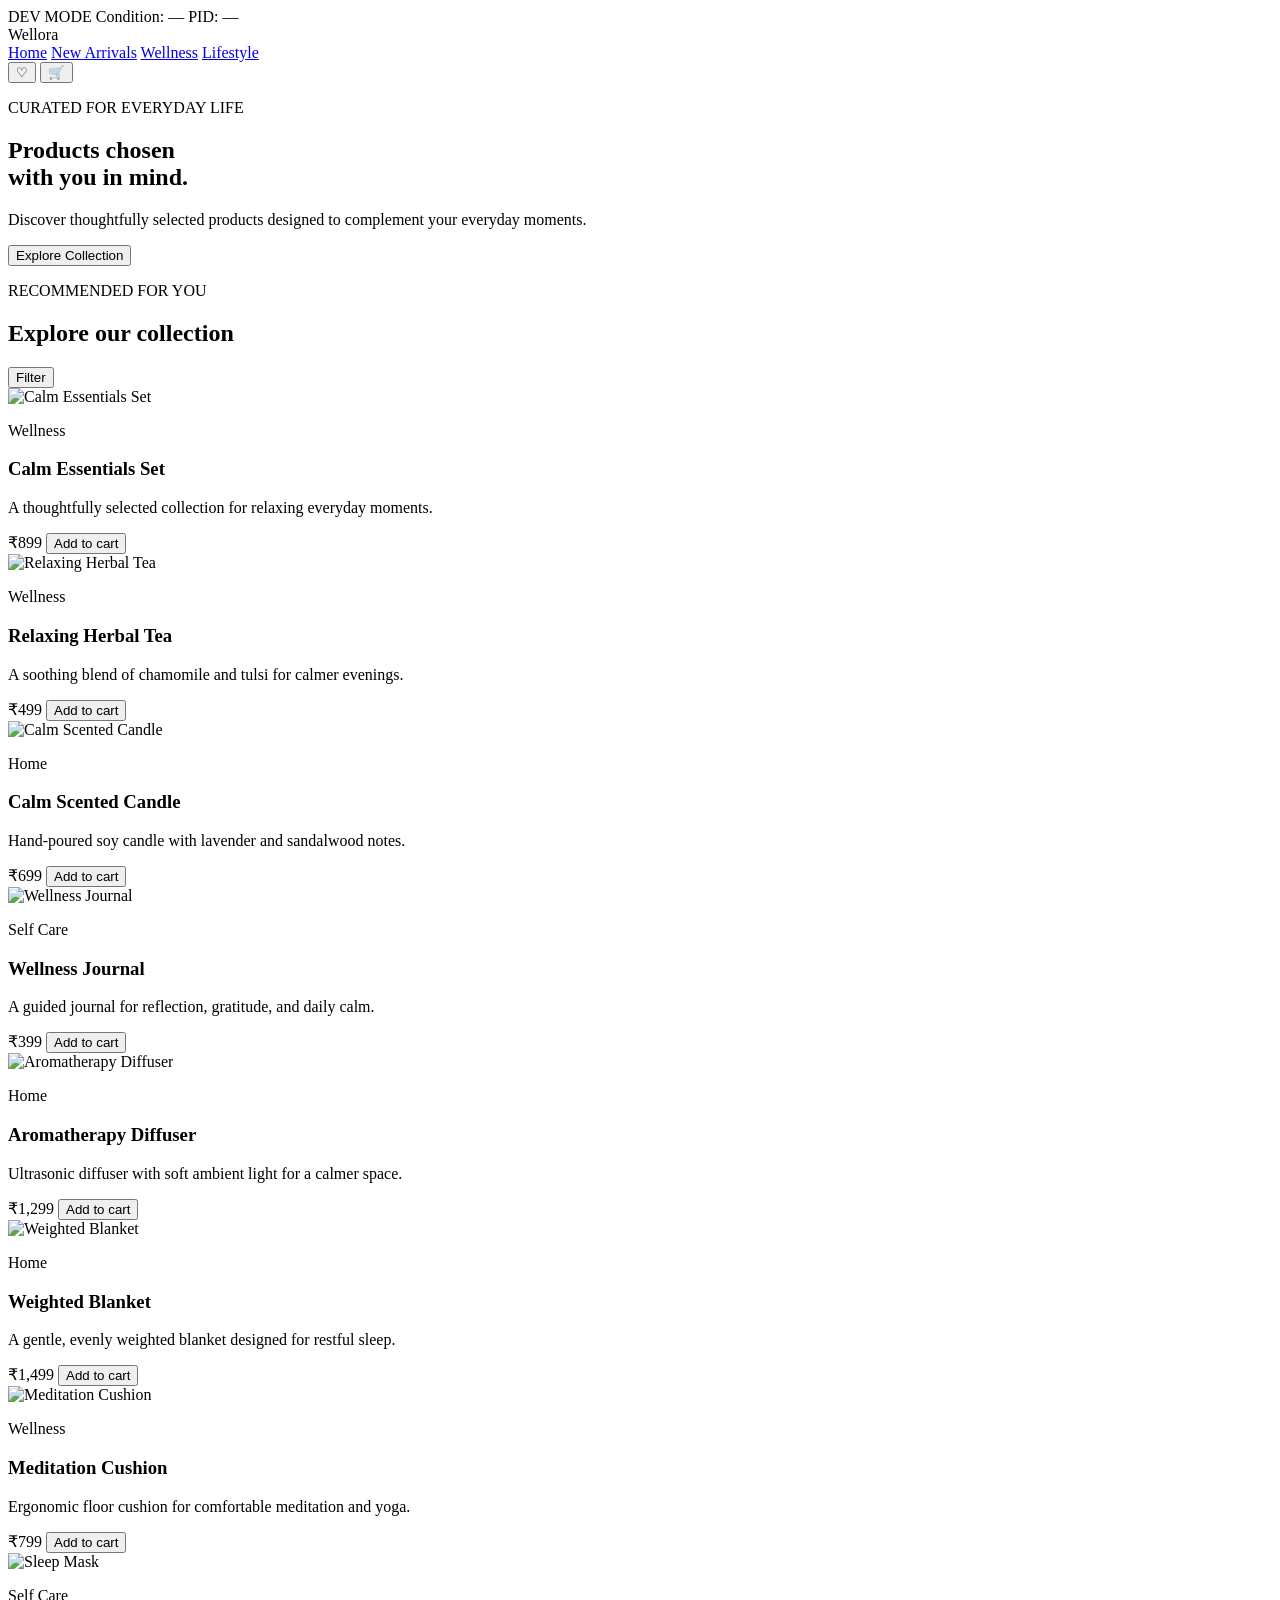
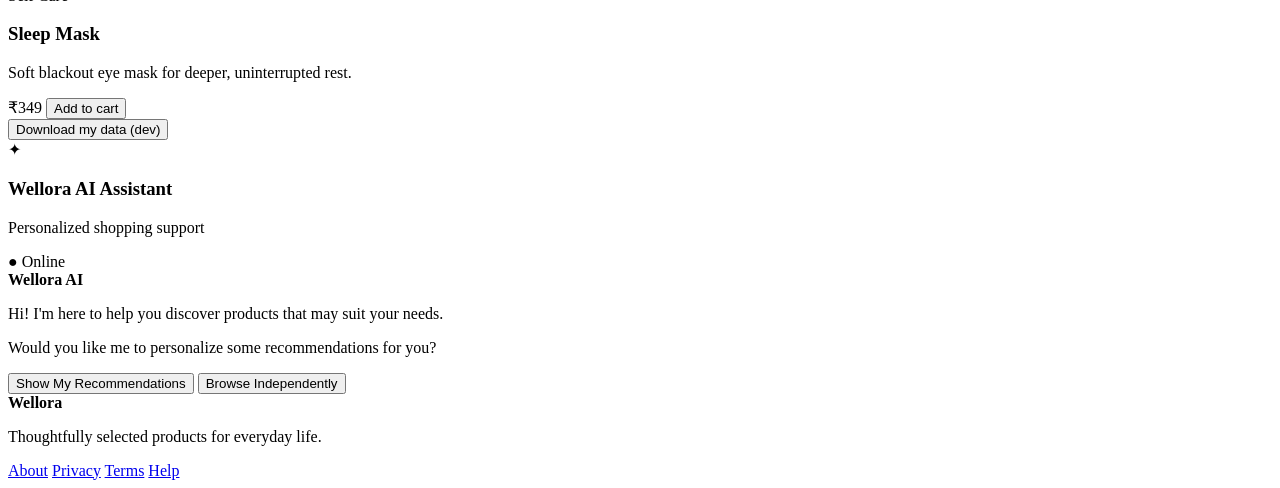
==== index.html @ 4b0e1be7 "Rename Wellora Study/index.html to index.html" ====
<!DOCTYPE html>
<html lang="en">
<head>
    <meta charset="UTF-8">
    <meta name="viewport" content="width=device-width, initial-scale=1.0">
    <title>Wellora | Everyday Lifestyle</title>

    <link rel="stylesheet" href="style.css">
</head>
<body>

<!-- ============================================================
     DEV BANNER (remove before real data collection)
     ============================================================ -->

<div id="devBanner" class="dev-banner">
    <span>DEV MODE</span>
    <span id="devCondition">Condition: —</span>
    <span id="devPID">PID: —</span>
</div>


<!-- ============================================================
     HEADER
     ============================================================ -->

<header class="site-header">

    <div class="logo">
        Wellora
    </div>

    <nav class="navigation">
        <a href="#">Home</a>
        <a href="#">New Arrivals</a>
        <a href="#">Wellness</a>
        <a href="#">Lifestyle</a>
    </nav>

    <div class="header-actions">
        <button type="button" aria-label="Wishlist">♡</button>
        <button type="button" aria-label="Cart">🛒</button>
    </div>

</header>


<!-- ============================================================
     MAIN
     ============================================================ -->

<main>

    <!-- --------------------------------------------------------
         HERO
         -------------------------------------------------------- -->

    <section class="hero">
        <div class="hero-content">
            <p class="eyebrow">CURATED FOR EVERYDAY LIFE</p>
            <h1>
                Products chosen<br>
                with you in mind.
            </h1>
            <p>
                Discover thoughtfully selected products
                designed to complement your everyday moments.
            </p>
            <button class="primary-button" type="button">
                Explore Collection
            </button>
        </div>
    </section>


    <!-- --------------------------------------------------------
         PRODUCTS
         -------------------------------------------------------- -->

    <section class="products-section">

        <div class="section-heading">
            <div>
                <p class="eyebrow">RECOMMENDED FOR YOU</p>
                <h2>Explore our collection</h2>
            </div>
            <button class="filter-button" type="button">
                Filter
            </button>
        </div>


        <div class="product-grid">

            <!-- PRODUCT 1 -->
            <article class="product-card">
                <div class="product-image">
                    <img src="images/product1.jpg" alt="Calm Essentials Set">
                </div>
                <div class="product-info">
                    <p class="product-category">Wellness</p>
                    <h3>Calm Essentials Set</h3>
                    <p class="product-description">
                        A thoughtfully selected collection for relaxing everyday moments.
                    </p>
                    <div class="product-bottom">
                        <span class="price">₹899</span>
                        <button type="button">Add to cart</button>
                    </div>
                </div>
            </article>

            <!-- PRODUCT 2 -->
            <article class="product-card">
                <div class="product-image">
                    <img src="images/product2.jpg" alt="Relaxing Herbal Tea">
                </div>
                <div class="product-info">
                    <p class="product-category">Wellness</p>
                    <h3>Relaxing Herbal Tea</h3>
                    <p class="product-description">
                        A soothing blend of chamomile and tulsi for calmer evenings.
                    </p>
                    <div class="product-bottom">
                        <span class="price">₹499</span>
                        <button type="button">Add to cart</button>
                    </div>
                </div>
            </article>

            <!-- PRODUCT 3 -->
            <article class="product-card">
                <div class="product-image">
                    <img src="images/product3.jpg" alt="Calm Scented Candle">
                </div>
                <div class="product-info">
                    <p class="product-category">Home</p>
                    <h3>Calm Scented Candle</h3>
                    <p class="product-description">
                        Hand-poured soy candle with lavender and sandalwood notes.
                    </p>
                    <div class="product-bottom">
                        <span class="price">₹699</span>
                        <button type="button">Add to cart</button>
                    </div>
                </div>
            </article>

            <!-- PRODUCT 4 -->
            <article class="product-card">
                <div class="product-image">
                    <img src="images/product4.jpg" alt="Wellness Journal">
                </div>
                <div class="product-info">
                    <p class="product-category">Self Care</p>
                    <h3>Wellness Journal</h3>
                    <p class="product-description">
                        A guided journal for reflection, gratitude, and daily calm.
                    </p>
                    <div class="product-bottom">
                        <span class="price">₹399</span>
                        <button type="button">Add to cart</button>
                    </div>
                </div>
            </article>

            <!-- PRODUCT 5 -->
            <article class="product-card">
                <div class="product-image">
                    <img src="images/product5.jpg" alt="Aromatherapy Diffuser">
                </div>
                <div class="product-info">
                    <p class="product-category">Home</p>
                    <h3>Aromatherapy Diffuser</h3>
                    <p class="product-description">
                        Ultrasonic diffuser with soft ambient light for a calmer space.
                    </p>
                    <div class="product-bottom">
                        <span class="price">₹1,299</span>
                        <button type="button">Add to cart</button>
                    </div>
                </div>
            </article>

            <!-- PRODUCT 6 -->
            <article class="product-card">
                <div class="product-image">
                    <img src="images/product6.jpg" alt="Weighted Blanket">
                </div>
                <div class="product-info">
                    <p class="product-category">Home</p>
                    <h3>Weighted Blanket</h3>
                    <p class="product-description">
                        A gentle, evenly weighted blanket designed for restful sleep.
                    </p>
                    <div class="product-bottom">
                        <span class="price">₹1,499</span>
                        <button type="button">Add to cart</button>
                    </div>
                </div>
            </article>

            <!-- PRODUCT 7 -->
            <article class="product-card">
                <div class="product-image">
                    <img src="images/product7.jpg" alt="Meditation Cushion">
                </div>
                <div class="product-info">
                    <p class="product-category">Wellness</p>
                    <h3>Meditation Cushion</h3>
                    <p class="product-description">
                        Ergonomic floor cushion for comfortable meditation and yoga.
                    </p>
                    <div class="product-bottom">
                        <span class="price">₹799</span>
                        <button type="button">Add to cart</button>
                    </div>
                </div>
            </article>

            <!-- PRODUCT 8 -->
            <article class="product-card">
                <div class="product-image">
                    <img src="images/product8.jpg" alt="Sleep Mask">
                </div>
                <div class="product-info">
                    <p class="product-category">Self Care</p>
                    <h3>Sleep Mask</h3>
                    <p class="product-description">
                        Soft blackout eye mask for deeper, uninterrupted rest.
                    </p>
                    <div class="product-bottom">
                        <span class="price">₹349</span>
                        <button type="button">Add to cart</button>
                    </div>
                </div>
            </article>

        </div>

    </section>


    <!-- --------------------------------------------------------
         QUESTIONNAIRE CONTAINER
         (populated by script.js after the AI interaction)
         -------------------------------------------------------- -->

    <section id="questionnaireContainer"></section>


    <!-- --------------------------------------------------------
         IAT CONTAINER (Study 4 only)
         (populated by iat.js after questionnaire submission)
         -------------------------------------------------------- -->

    <section id="iatContainer"></section>


    <!-- --------------------------------------------------------
         DATA EXPORT (dev only)
         -------------------------------------------------------- -->

    <section class="dev-tools">
        <button type="button" id="downloadDataBtn" class="filter-button">
            Download my data (dev)
        </button>
    </section>

</main>


<!-- ============================================================
     AI SHOPPING ASSISTANT (fixed floating widget)
     ============================================================ -->

<section class="ai-assistant" id="ai-assistant">

    <div class="ai-header">
        <div class="ai-avatar">✦</div>
        <div class="ai-header-text">
            <h3>Wellora AI Assistant</h3>
            <p>Personalized shopping support</p>
        </div>
        <div class="ai-status">● Online</div>
    </div>


    <!-- AI MESSAGE AREA -->
    <div class="ai-message-area" id="aiMessageArea">
        <div class="ai-message">
            <strong>Wellora AI</strong>
            <p>
                Hi! I'm here to help you discover
                products that may suit your needs.
            </p>
            <p>
                Would you like me to personalize
                some recommendations for you?
            </p>
        </div>
    </div>


    <!-- AI ACTIONS -->
    <div class="ai-actions">
        <button
            class="ai-button primary"
            id="recommendButton"
            type="button"
        >
            Show My Recommendations
        </button>

        <button
            class="ai-button secondary"
            id="browseIndependent"
            type="button"
        >
            Browse Independently
        </button>
    </div>


    <!-- CHOICE FEEDBACK -->
    <div
        class="choice-feedback"
        id="choiceFeedback"
        aria-live="polite"
    ></div>

</section>


<!-- ============================================================
     FOOTER
     ============================================================ -->

<footer class="site-footer">

    <div>
        <strong>Wellora</strong>
        <p>Thoughtfully selected products for everyday life.</p>
    </div>

    <div class="footer-links">
        <a href="#">About</a>
        <a href="#">Privacy</a>
        <a href="#">Terms</a>
        <a href="#">Help</a>
    </div>

</footer>


<!-- ============================================================
     SCRIPTS
     ============================================================ -->

<script src="script.js"></script>
<script src="iat.js"></script>

<script>
    /* ----------------------------------------------------------
       DEV BANNER — shows condition and PID (remove for prod)
       ---------------------------------------------------------- */

    document.addEventListener("DOMContentLoaded", function () {
        if (!window.experimentData) return;

        const data = window.experimentData;

        const banner = document.getElementById("devBanner");
        const condEl = document.getElementById("devCondition");
        const pidEl  = document.getElementById("devPID");

        if (!banner) return;

        banner.classList.add("visible");
        condEl.textContent =
            `Study ${data.study} | ${data.condition.emotionalPersonalization} personalization / ${data.condition.consumerControl} control`;
        pidEl.textContent = `PID: ${data.participantID}`;
    });

    /* ----------------------------------------------------------
       DATA DOWNLOAD BUTTON
       ---------------------------------------------------------- */

    document.addEventListener("DOMContentLoaded", function () {
        const btn = document.getElementById("downloadDataBtn");
        if (!btn) return;
        btn.addEventListener("click", function () {
            if (typeof window.downloadData === "function") {
                window.downloadData();
            } else {
                console.warn("downloadData() not available.");
            }
        });
    });
</script>

</body>
</html>
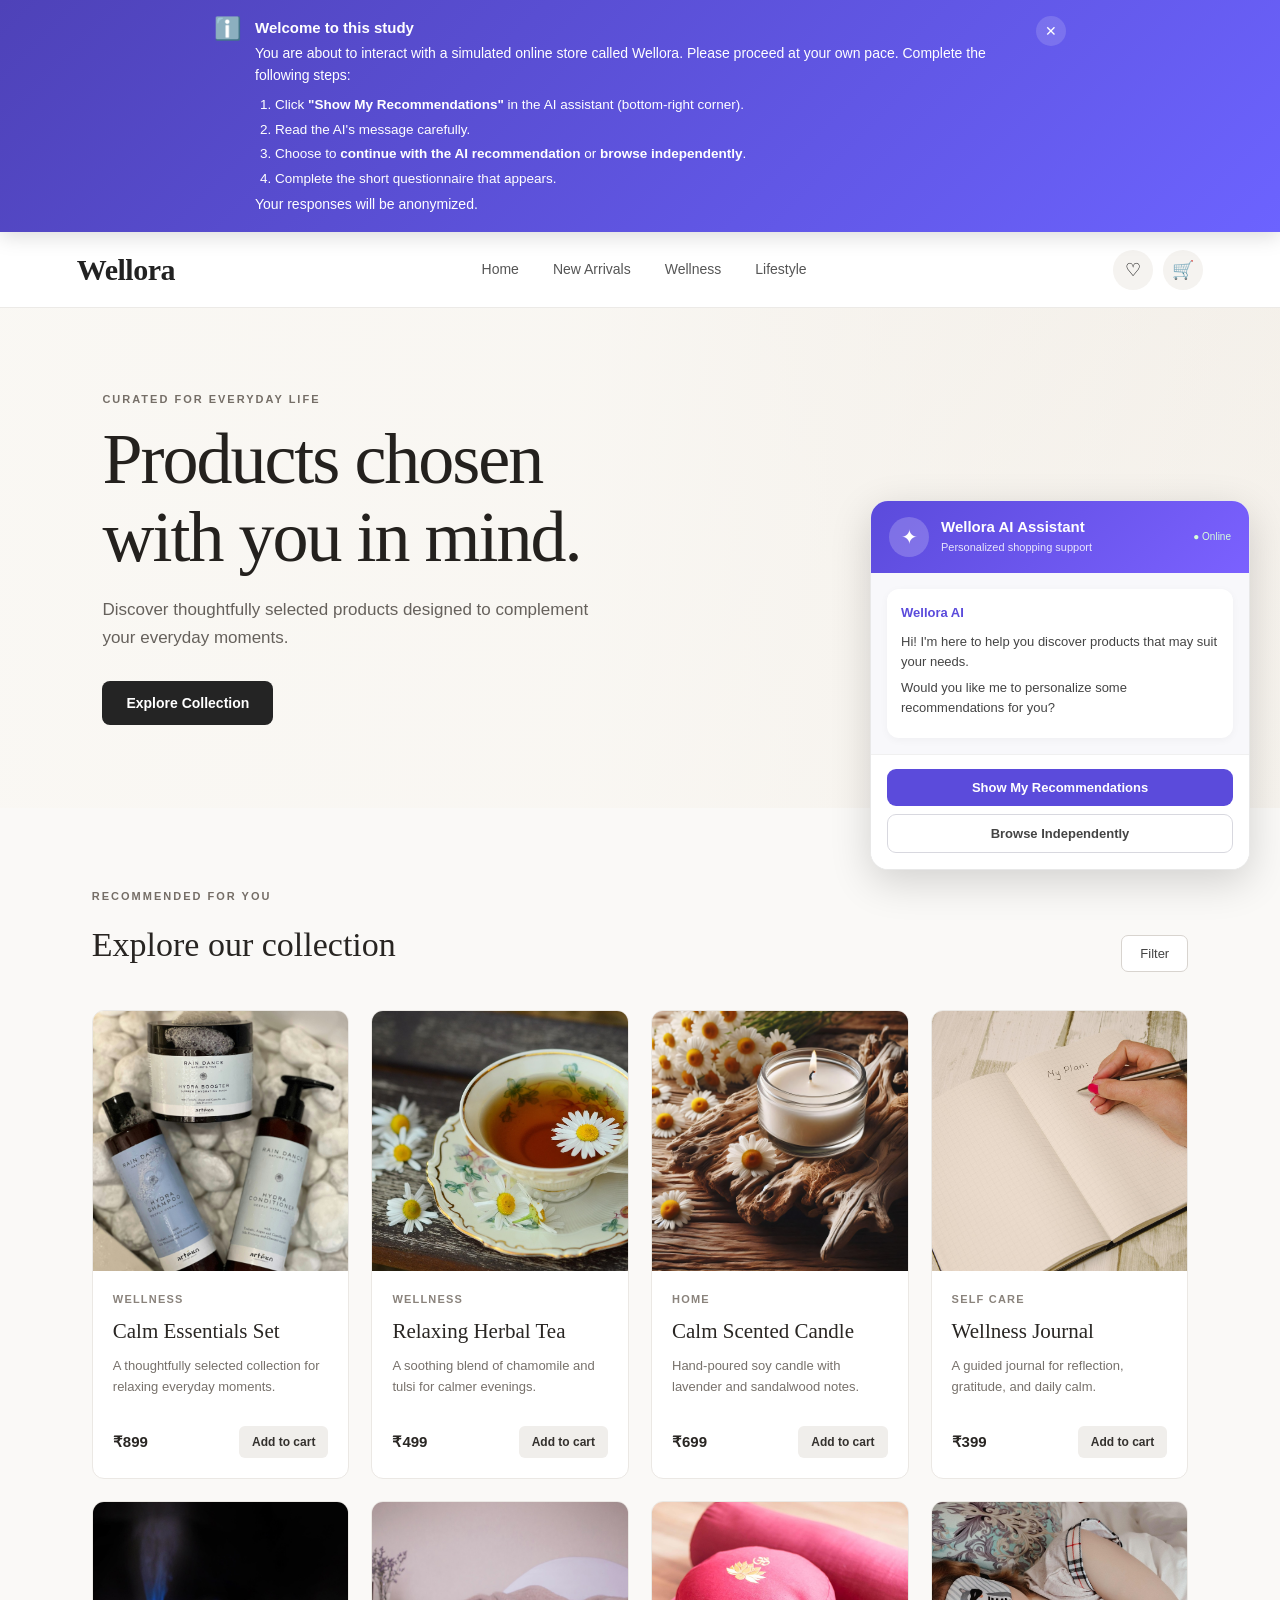
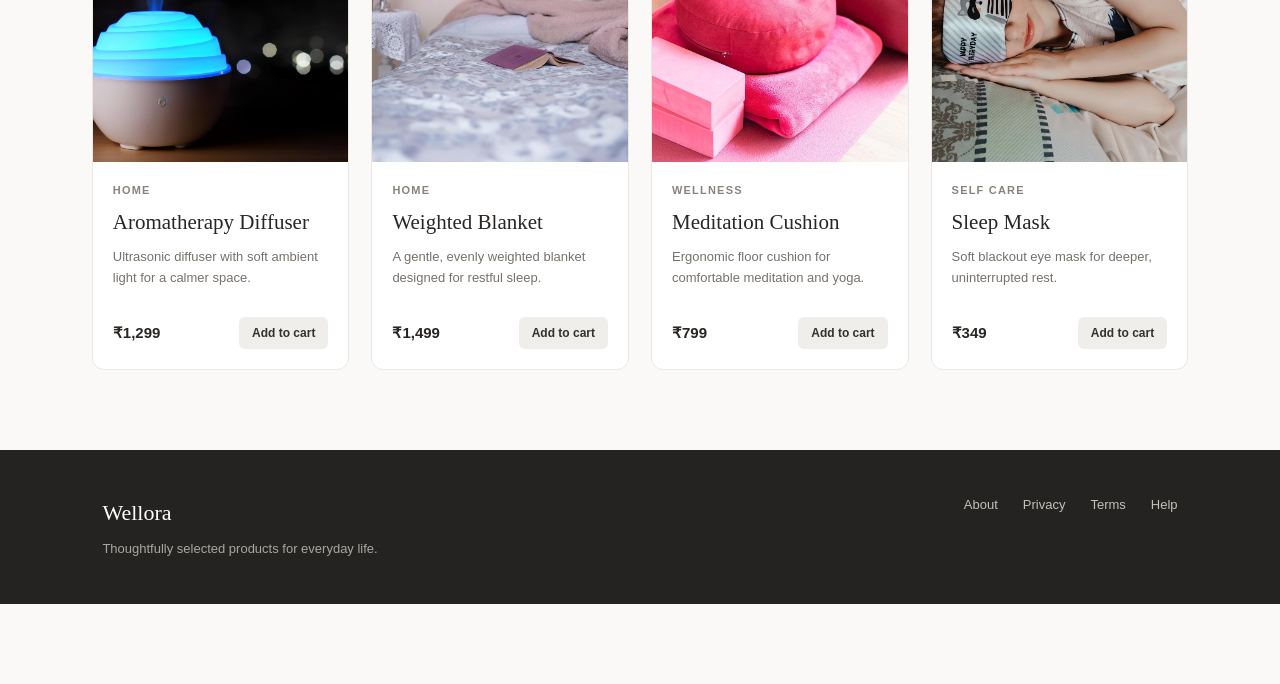
==== commit c84e0263: "Update index.html" ====
--- a/index.html
+++ b/index.html
@@ -10,13 +10,25 @@
 <body>
 
 <!-- ============================================================
-     DEV BANNER (remove before real data collection)
-     ============================================================ -->
-
-<div id="devBanner" class="dev-banner">
-    <span>DEV MODE</span>
-    <span id="devCondition">Condition: —</span>
-    <span id="devPID">PID: —</span>
+     STUDY INSTRUCTION BANNER
+     Populated by script.js based on study number
+     ============================================================ -->
+
+<div id="instructionBanner" class="instruction-banner">
+    <div class="instruction-content">
+        <div class="instruction-icon">ℹ️</div>
+        <div class="instruction-text" id="instructionText">
+            Loading study instructions…
+        </div>
+        <button
+            type="button"
+            id="instructionDismiss"
+            class="instruction-dismiss"
+            aria-label="Dismiss instruction"
+        >
+            ✕
+        </button>
+    </div>
 </div>
 
 
@@ -51,10 +63,7 @@
 
 <main>
 
-    <!-- --------------------------------------------------------
-         HERO
-         -------------------------------------------------------- -->
-
+    <!-- HERO -->
     <section class="hero">
         <div class="hero-content">
             <p class="eyebrow">CURATED FOR EVERYDAY LIFE</p>
@@ -73,10 +82,7 @@
     </section>
 
 
-    <!-- --------------------------------------------------------
-         PRODUCTS
-         -------------------------------------------------------- -->
-
+    <!-- PRODUCTS -->
     <section class="products-section">
 
         <div class="section-heading">
@@ -89,10 +95,8 @@
             </button>
         </div>
 
-
         <div class="product-grid">
 
-            <!-- PRODUCT 1 -->
             <article class="product-card">
                 <div class="product-image">
                     <img src="images/product1.jpg" alt="Calm Essentials Set">
@@ -110,7 +114,6 @@
                 </div>
             </article>
 
-            <!-- PRODUCT 2 -->
             <article class="product-card">
                 <div class="product-image">
                     <img src="images/product2.jpg" alt="Relaxing Herbal Tea">
@@ -128,7 +131,6 @@
                 </div>
             </article>
 
-            <!-- PRODUCT 3 -->
             <article class="product-card">
                 <div class="product-image">
                     <img src="images/product3.jpg" alt="Calm Scented Candle">
@@ -146,7 +148,6 @@
                 </div>
             </article>
 
-            <!-- PRODUCT 4 -->
             <article class="product-card">
                 <div class="product-image">
                     <img src="images/product4.jpg" alt="Wellness Journal">
@@ -164,7 +165,6 @@
                 </div>
             </article>
 
-            <!-- PRODUCT 5 -->
             <article class="product-card">
                 <div class="product-image">
                     <img src="images/product5.jpg" alt="Aromatherapy Diffuser">
@@ -182,7 +182,6 @@
                 </div>
             </article>
 
-            <!-- PRODUCT 6 -->
             <article class="product-card">
                 <div class="product-image">
                     <img src="images/product6.jpg" alt="Weighted Blanket">
@@ -200,7 +199,6 @@
                 </div>
             </article>
 
-            <!-- PRODUCT 7 -->
             <article class="product-card">
                 <div class="product-image">
                     <img src="images/product7.jpg" alt="Meditation Cushion">
@@ -218,7 +216,6 @@
                 </div>
             </article>
 
-            <!-- PRODUCT 8 -->
             <article class="product-card">
                 <div class="product-image">
                     <img src="images/product8.jpg" alt="Sleep Mask">
@@ -241,37 +238,18 @@
     </section>
 
 
-    <!-- --------------------------------------------------------
-         QUESTIONNAIRE CONTAINER
-         (populated by script.js after the AI interaction)
-         -------------------------------------------------------- -->
-
+    <!-- QUESTIONNAIRE CONTAINER -->
     <section id="questionnaireContainer"></section>
 
 
-    <!-- --------------------------------------------------------
-         IAT CONTAINER (Study 4 only)
-         (populated by iat.js after questionnaire submission)
-         -------------------------------------------------------- -->
-
+    <!-- IAT CONTAINER (Study 4) -->
     <section id="iatContainer"></section>
 
-
-    <!-- --------------------------------------------------------
-         DATA EXPORT (dev only)
-         -------------------------------------------------------- -->
-
-    <section class="dev-tools">
-        <button type="button" id="downloadDataBtn" class="filter-button">
-            Download my data (dev)
-        </button>
-    </section>
-
 </main>
 
 
 <!-- ============================================================
-     AI SHOPPING ASSISTANT (fixed floating widget)
+     AI SHOPPING ASSISTANT
      ============================================================ -->
 
 <section class="ai-assistant" id="ai-assistant">
@@ -285,8 +263,6 @@
         <div class="ai-status">● Online</div>
     </div>
 
-
-    <!-- AI MESSAGE AREA -->
     <div class="ai-message-area" id="aiMessageArea">
         <div class="ai-message">
             <strong>Wellora AI</strong>
@@ -301,8 +277,6 @@
         </div>
     </div>
 
-
-    <!-- AI ACTIONS -->
     <div class="ai-actions">
         <button
             class="ai-button primary"
@@ -321,8 +295,6 @@
         </button>
     </div>
 
-
-    <!-- CHOICE FEEDBACK -->
     <div
         class="choice-feedback"
         id="choiceFeedback"
@@ -337,7 +309,6 @@
      ============================================================ -->
 
 <footer class="site-footer">
-
     <div>
         <strong>Wellora</strong>
         <p>Thoughtfully selected products for everyday life.</p>
@@ -349,7 +320,6 @@
         <a href="#">Terms</a>
         <a href="#">Help</a>
     </div>
-
 </footer>
 
 
@@ -358,46 +328,8 @@
      ============================================================ -->
 
 <script src="script.js"></script>
+<script src="mouse-tracking.js"></script>
 <script src="iat.js"></script>
-
-<script>
-    /* ----------------------------------------------------------
-       DEV BANNER — shows condition and PID (remove for prod)
-       ---------------------------------------------------------- */
-
-    document.addEventListener("DOMContentLoaded", function () {
-        if (!window.experimentData) return;
-
-        const data = window.experimentData;
-
-        const banner = document.getElementById("devBanner");
-        const condEl = document.getElementById("devCondition");
-        const pidEl  = document.getElementById("devPID");
-
-        if (!banner) return;
-
-        banner.classList.add("visible");
-        condEl.textContent =
-            `Study ${data.study} | ${data.condition.emotionalPersonalization} personalization / ${data.condition.consumerControl} control`;
-        pidEl.textContent = `PID: ${data.participantID}`;
-    });
-
-    /* ----------------------------------------------------------
-       DATA DOWNLOAD BUTTON
-       ---------------------------------------------------------- */
-
-    document.addEventListener("DOMContentLoaded", function () {
-        const btn = document.getElementById("downloadDataBtn");
-        if (!btn) return;
-        btn.addEventListener("click", function () {
-            if (typeof window.downloadData === "function") {
-                window.downloadData();
-            } else {
-                console.warn("downloadData() not available.");
-            }
-        });
-    });
-</script>
 
 </body>
 </html>
--- a/style.css
+++ b/style.css
@@ -0,0 +1,1281 @@
+/* ============================================================
+   WELLORA EXPERIMENTAL PLATFORM
+   Main Stylesheet — Study 2 / 3 / 4
+   ============================================================ */
+
+
+/* ============================================================
+   1. GLOBAL RESET & BASE
+   ============================================================ */
+
+* {
+    box-sizing: border-box;
+    margin: 0;
+    padding: 0;
+}
+
+html {
+    scroll-behavior: smooth;
+}
+
+body {
+    font-family:
+        -apple-system,
+        BlinkMacSystemFont,
+        "Segoe UI",
+        Roboto,
+        Helvetica,
+        Arial,
+        sans-serif;
+
+    background: #faf9f7;
+    color: #242424;
+    line-height: 1.6;
+    padding-bottom: 80px; /* room for fixed AI widget */
+}
+
+button {
+    font-family: inherit;
+    cursor: pointer;
+}
+
+a {
+    color: inherit;
+    text-decoration: none;
+}
+
+img {
+    max-width: 100%;
+    display: block;
+}
+
+
+/* ============================================================
+   2. DEV BANNER (remove for production)
+   ============================================================ */
+
+.dev-banner {
+    display: none;
+    position: fixed;
+    top: 0;
+    left: 0;
+    right: 0;
+    z-index: 9999;
+    padding: 8px 16px;
+    background: #1a1a1a;
+    color: #00ff88;
+    font-family: "Courier New", monospace;
+    font-size: 12px;
+    letter-spacing: 0.5px;
+    text-align: center;
+}
+
+.dev-banner.visible {
+    display: flex;
+    justify-content: space-between;
+    align-items: center;
+    gap: 16px;
+}
+
+.dev-banner span {
+    white-space: nowrap;
+}
+
+
+/* ============================================================
+   3. HEADER
+   ============================================================ */
+
+.site-header {
+    width: 100%;
+    min-height: 76px;
+
+    display: flex;
+    align-items: center;
+    justify-content: space-between;
+
+    padding: 0 6%;
+
+    background: #ffffff;
+    border-bottom: 1px solid #eceae7;
+
+    position: sticky;
+    top: 0;
+    z-index: 100;
+}
+
+.logo {
+    font-family: Georgia, "Times New Roman", serif;
+    font-size: 30px;
+    font-weight: 600;
+    letter-spacing: -0.5px;
+    color: #222222;
+}
+
+.navigation {
+    display: flex;
+    align-items: center;
+    gap: 34px;
+    font-size: 14px;
+    color: #555555;
+}
+
+.navigation a {
+    transition: color 0.2s ease;
+}
+
+.navigation a:hover {
+    color: #6c63ff;
+}
+
+.header-actions {
+    display: flex;
+    align-items: center;
+    gap: 10px;
+}
+
+.header-actions button {
+    width: 40px;
+    height: 40px;
+    border: none;
+    border-radius: 50%;
+    background: #f5f3f0;
+    font-size: 18px;
+    transition: background 0.2s ease, transform 0.2s ease;
+}
+
+.header-actions button:hover {
+    background: #ebe8e4;
+    transform: translateY(-1px);
+}
+
+
+/* ============================================================
+   4. HERO
+   ============================================================ */
+
+.hero {
+    min-height: 500px;
+    display: flex;
+    align-items: center;
+    padding: 80px 8%;
+
+    background:
+        linear-gradient(
+            90deg,
+            rgba(250, 248, 244, 0.98) 0%,
+            rgba(250, 248, 244, 0.90) 45%,
+            rgba(250, 248, 244, 0.25) 100%
+        ),
+        linear-gradient(135deg, #e9e3da, #f6f2ec);
+}
+
+.hero-content {
+    max-width: 650px;
+}
+
+.eyebrow {
+    margin-bottom: 12px;
+    font-size: 11px;
+    font-weight: 700;
+    letter-spacing: 2px;
+    color: #756e67;
+}
+
+.hero h1 {
+    margin-bottom: 20px;
+    font-family: Georgia, "Times New Roman", serif;
+    font-size: clamp(42px, 6vw, 72px);
+    font-weight: 500;
+    line-height: 1.08;
+    letter-spacing: -2px;
+    color: #24211e;
+}
+
+.hero p:not(.eyebrow) {
+    max-width: 520px;
+    margin-bottom: 30px;
+    font-size: 17px;
+    color: #66615c;
+}
+
+
+/* ============================================================
+   5. BUTTONS
+   ============================================================ */
+
+.primary-button {
+    padding: 14px 24px;
+    border: none;
+    border-radius: 8px;
+    background: #242424;
+    color: #ffffff;
+    font-size: 14px;
+    font-weight: 600;
+    transition: background 0.2s ease, transform 0.2s ease;
+}
+
+.primary-button:hover {
+    background: #111111;
+    transform: translateY(-1px);
+}
+
+.filter-button {
+    padding: 10px 18px;
+    border: 1px solid #d8d4cf;
+    border-radius: 7px;
+    background: #ffffff;
+    color: #444444;
+    font-size: 13px;
+    transition: background 0.2s ease;
+}
+
+.filter-button:hover {
+    background: #f4f2ef;
+}
+
+
+/* ============================================================
+   6. PRODUCTS SECTION
+   ============================================================ */
+
+.products-section {
+    max-width: 1250px;
+    margin: 0 auto;
+    padding: 80px 6%;
+}
+
+.section-heading {
+    display: flex;
+    align-items: flex-end;
+    justify-content: space-between;
+    margin-bottom: 38px;
+}
+
+.section-heading h2 {
+    font-family: Georgia, "Times New Roman", serif;
+    font-size: 34px;
+    font-weight: 500;
+    color: #282522;
+}
+
+.product-grid {
+    display: grid;
+    grid-template-columns: repeat(4, minmax(0, 1fr));
+    gap: 22px;
+}
+
+.product-card {
+    overflow: hidden;
+    background: #ffffff;
+    border: 1px solid #ebe8e4;
+    border-radius: 12px;
+    transition: transform 0.25s ease, box-shadow 0.25s ease;
+}
+
+.product-card:hover {
+    transform: translateY(-4px);
+    box-shadow: 0 12px 30px rgba(0, 0, 0, 0.08);
+}
+
+.product-image {
+    width: 100%;
+    height: 260px;
+    overflow: hidden;
+    background: #efede9;
+}
+
+.product-image img {
+    width: 100%;
+    height: 100%;
+    object-fit: cover;
+    transition: transform 0.4s ease;
+}
+
+.product-card:hover .product-image img {
+    transform: scale(1.03);
+}
+
+.product-info {
+    padding: 20px;
+}
+
+.product-category {
+    margin-bottom: 6px;
+    font-size: 11px;
+    font-weight: 700;
+    letter-spacing: 1.2px;
+    text-transform: uppercase;
+    color: #8a837c;
+}
+
+.product-info h3 {
+    margin-bottom: 8px;
+    font-family: Georgia, "Times New Roman", serif;
+    font-size: 21px;
+    font-weight: 500;
+    color: #292623;
+}
+
+.product-description {
+    min-height: 52px;
+    margin-bottom: 18px;
+    font-size: 13px;
+    line-height: 1.6;
+    color: #77716b;
+}
+
+.product-bottom {
+    display: flex;
+    align-items: center;
+    justify-content: space-between;
+}
+
+.price {
+    font-size: 15px;
+    font-weight: 700;
+    color: #292623;
+}
+
+.product-bottom button {
+    padding: 9px 13px;
+    border: none;
+    border-radius: 6px;
+    background: #f0eeeb;
+    color: #34312e;
+    font-size: 12px;
+    font-weight: 600;
+    transition: background 0.2s ease;
+}
+
+.product-bottom button:hover {
+    background: #e4e1dc;
+}
+
+
+/* ============================================================
+   7. AI SHOPPING ASSISTANT (fixed floating widget)
+   ============================================================ */
+
+.ai-assistant {
+    position: fixed;
+    right: 30px;
+    bottom: 30px;
+    width: 380px;
+    max-height: calc(100vh - 60px);
+    display: flex;
+    flex-direction: column;
+    background: #ffffff;
+    border-radius: 18px;
+    box-shadow: 0 12px 40px rgba(0, 0, 0, 0.16);
+    border: 1px solid #e8e8e8;
+    z-index: 1000;
+    overflow: hidden;
+}
+
+/* --- Header --- */
+
+.ai-header {
+    display: flex;
+    align-items: center;
+    gap: 12px;
+    padding: 16px 18px;
+    background: linear-gradient(135deg, #5b4bdb, #7b61ff);
+    color: white;
+    flex-shrink: 0;
+}
+
+.ai-avatar {
+    width: 40px;
+    height: 40px;
+    border-radius: 50%;
+    background: rgba(255, 255, 255, 0.2);
+    display: flex;
+    align-items: center;
+    justify-content: center;
+    font-size: 20px;
+    flex-shrink: 0;
+}
+
+.ai-header-text {
+    flex: 1;
+    min-width: 0;
+}
+
+.ai-header h3 {
+    margin: 0;
+    font-size: 15px;
+    font-weight: 600;
+    line-height: 1.2;
+}
+
+.ai-header p {
+    margin: 3px 0 0;
+    font-size: 11px;
+    opacity: 0.85;
+}
+
+.ai-status {
+    font-size: 10px;
+    color: #d7ffd9;
+    white-space: nowrap;
+}
+
+/* --- Message area --- */
+
+.ai-message-area {
+    padding: 16px;
+    background: #f8f8fb;
+    overflow-y: auto;
+    flex: 1;
+}
+
+.ai-message {
+    background: white;
+    border-radius: 12px;
+    padding: 14px;
+    box-shadow: 0 2px 8px rgba(0, 0, 0, 0.04);
+    margin-bottom: 10px;
+}
+
+.ai-message:last-child {
+    margin-bottom: 0;
+}
+
+.ai-message strong {
+    display: block;
+    margin-bottom: 8px;
+    color: #5b4bdb;
+    font-size: 13px;
+}
+
+.ai-message p {
+    margin: 7px 0;
+    color: #444;
+    font-size: 13px;
+    line-height: 1.5;
+}
+
+.ai-followup {
+    margin-top: 12px !important;
+    font-weight: 500;
+    color: #666 !important;
+    font-size: 12px !important;
+}
+
+/* --- Recommendations --- */
+
+.ai-recommendations {
+    margin-top: 14px;
+    display: flex;
+    flex-direction: column;
+    gap: 8px;
+}
+
+.ai-product {
+    display: flex;
+    align-items: center;
+    gap: 10px;
+    padding: 10px;
+    border: 1px solid #eeeeee;
+    border-radius: 9px;
+    background: #fafafa;
+}
+
+.ai-product-icon {
+    width: 35px;
+    height: 35px;
+    border-radius: 8px;
+    background: #eeeaff;
+    display: flex;
+    align-items: center;
+    justify-content: center;
+    font-size: 18px;
+    flex-shrink: 0;
+}
+
+.ai-product strong {
+    color: #333;
+    font-size: 12px;
+    margin: 0;
+    display: block;
+}
+
+.ai-product p {
+    margin: 2px 0 0;
+    font-size: 11px;
+    color: #777;
+}
+
+/* --- Control box (authorization / opt-in / opt-out) --- */
+
+.ai-control-box {
+    margin-top: 14px;
+    padding: 12px;
+    background: #f5f4ff;
+    border: 1px solid #ddd9ff;
+    border-radius: 10px;
+}
+
+.ai-control-box > strong {
+    display: block;
+    color: #4e42b8;
+    font-size: 12px;
+    margin-bottom: 6px;
+}
+
+.ai-control-box p {
+    font-size: 11px;
+    line-height: 1.45;
+    color: #555;
+}
+
+.control-option {
+    display: flex;
+    align-items: flex-start;
+    gap: 8px;
+    margin-top: 10px;
+    font-size: 11px;
+    line-height: 1.4;
+    color: #333;
+    cursor: pointer;
+}
+
+.control-option input {
+    margin-top: 2px;
+    accent-color: #5b4bdb;
+    flex-shrink: 0;
+}
+
+.control-note {
+    margin-top: 8px !important;
+    font-size: 10px !important;
+    color: #777 !important;
+    font-style: italic;
+}
+
+/* --- Action buttons --- */
+
+.ai-actions {
+    padding: 14px 16px 16px;
+    background: white;
+    border-top: 1px solid #f0f0f0;
+    flex-shrink: 0;
+}
+
+.ai-button {
+    width: 100%;
+    padding: 11px 14px;
+    border-radius: 9px;
+    font-size: 13px;
+    font-weight: 600;
+    cursor: pointer;
+    transition: all 0.2s ease;
+}
+
+.ai-button.primary {
+    border: none;
+    background: #5b4bdb;
+    color: white;
+    margin-bottom: 8px;
+}
+
+.ai-button.primary:hover {
+    background: #4939c5;
+}
+
+.ai-button.primary:disabled {
+    background: #c8c4e0;
+    cursor: not-allowed;
+}
+
+.ai-button.secondary {
+    border: 1px solid #d8d8df;
+    background: white;
+    color: #444;
+}
+
+.ai-button.secondary:hover {
+    background: #f4f4f7;
+}
+
+/* --- Choice feedback --- */
+
+.choice-feedback {
+    display: none;
+    margin: 0 16px 16px;
+    padding: 12px 14px;
+    background: #f5f4ff;
+    border-left: 4px solid #5b4bdb;
+    border-radius: 8px;
+    color: #514c68;
+    font-size: 12px;
+    line-height: 1.5;
+}
+
+.choice-feedback.visible {
+    display: block;
+}
+
+
+/* ============================================================
+   8. QUESTIONNAIRE
+   ============================================================ */
+
+.questionnaire-section {
+    max-width: 860px;
+    margin: 60px auto;
+    padding: 40px 8%;
+    background: #ffffff;
+    border: 1px solid #e3e0dc;
+    border-radius: 18px;
+    box-shadow: 0 10px 30px rgba(0, 0, 0, 0.05);
+}
+
+.questionnaire-section h2 {
+    font-family: Georgia, "Times New Roman", serif;
+    font-size: 28px;
+    font-weight: 500;
+    color: #282522;
+    margin-bottom: 10px;
+}
+
+.questionnaire-intro {
+    font-size: 14px;
+    color: #66615c;
+    margin-bottom: 30px;
+}
+
+.questionnaire-section h3 {
+    font-family: Georgia, "Times New Roman", serif;
+    font-size: 19px;
+    font-weight: 500;
+    color: #4e42b8;
+    margin: 34px 0 14px;
+    padding-bottom: 8px;
+    border-bottom: 1px solid #e5e2ff;
+}
+
+.questionnaire-block {
+    border: none;
+    margin-bottom: 22px;
+    padding: 0;
+}
+
+.questionnaire-block legend {
+    font-size: 14px;
+    font-weight: 600;
+    color: #333;
+    margin-bottom: 12px;
+    padding: 0;
+}
+
+.questionnaire-item {
+    padding: 14px 0;
+    border-bottom: 1px solid #f3f1ee;
+}
+
+.questionnaire-item:last-child {
+    border-bottom: none;
+}
+
+.item-text {
+    font-size: 13px;
+    color: #333;
+    margin-bottom: 10px;
+    line-height: 1.5;
+}
+
+.likert-scale {
+    display: flex;
+    justify-content: space-between;
+    gap: 6px;
+    max-width: 520px;
+}
+
+.likert-option {
+    display: flex;
+    flex-direction: column;
+    align-items: center;
+    cursor: pointer;
+    padding: 6px 8px;
+    border-radius: 6px;
+    transition: background 0.15s ease;
+    flex: 1;
+}
+
+.likert-option:hover {
+    background: #f5f4ff;
+}
+
+.likert-option input {
+    accent-color: #5b4bdb;
+    cursor: pointer;
+    margin-bottom: 4px;
+}
+
+.likert-option span {
+    font-size: 11px;
+    color: #777;
+    font-weight: 600;
+}
+
+.questionnaire-actions {
+    margin-top: 34px;
+    padding-top: 22px;
+    border-top: 1px solid #e5e2ff;
+    text-align: center;
+}
+
+.questionnaire-actions .primary-button {
+    padding: 14px 40px;
+    font-size: 15px;
+}
+
+.questionnaire-confirmation {
+    display: none;
+    margin-top: 20px;
+    padding: 16px 18px;
+    background: #eafaf0;
+    border-left: 4px solid #4caf50;
+    border-radius: 8px;
+    color: #2e6b3e;
+    font-size: 14px;
+    text-align: center;
+}
+
+.questionnaire-confirmation.visible {
+    display: block;
+}
+
+
+/* ============================================================
+   9. IAT (Study 4)
+   ============================================================ */
+
+.iat-section {
+    max-width: 860px;
+    margin: 60px auto;
+    padding: 40px 8%;
+    background: #ffffff;
+    border: 1px solid #e3e0dc;
+    border-radius: 18px;
+    box-shadow: 0 10px 30px rgba(0, 0, 0, 0.05);
+}
+
+.iat-section h2 {
+    font-family: Georgia, "Times New Roman", serif;
+    font-size: 28px;
+    font-weight: 500;
+    color: #282522;
+    margin-bottom: 16px;
+}
+
+.iat-intro p {
+    font-size: 14px;
+    color: #555;
+    line-height: 1.6;
+    margin-bottom: 14px;
+}
+
+.iat-intro .primary-button {
+    margin-top: 20px;
+}
+
+/* --- Stage --- */
+
+.iat-stage {
+    text-align: center;
+}
+
+.iat-progress {
+    font-size: 12px;
+    color: #888;
+    margin-bottom: 20px;
+    letter-spacing: 0.5px;
+}
+
+.iat-category-labels {
+    display: flex;
+    justify-content: space-between;
+    gap: 20px;
+    margin-bottom: 40px;
+}
+
+.iat-category {
+    flex: 1;
+    padding: 14px 12px;
+    background: #f5f4ff;
+    border: 2px solid #ddd9ff;
+    border-radius: 10px;
+    font-size: 14px;
+    font-weight: 600;
+    color: #4e42b8;
+    min-height: 60px;
+    display: flex;
+    align-items: center;
+    justify-content: center;
+}
+
+.iat-category.left::after {
+    content: " (E)";
+    font-weight: 400;
+    color: #888;
+    font-size: 12px;
+}
+
+.iat-category.right::after {
+    content: " (I)";
+    font-weight: 400;
+    color: #888;
+    font-size: 12px;
+}
+
+.iat-stimulus-area {
+    position: relative;
+    height: 180px;
+    display: flex;
+    align-items: center;
+    justify-content: center;
+    margin-bottom: 30px;
+}
+
+.iat-fixation {
+    font-size: 48px;
+    color: #999;
+    font-weight: 300;
+}
+
+.iat-stimulus {
+    font-size: 36px;
+    font-weight: 500;
+    color: #24211e;
+    font-family: Georgia, "Times New Roman", serif;
+    display: none;
+}
+
+.iat-error {
+    position: absolute;
+    top: 10px;
+    right: 10px;
+    font-size: 48px;
+    color: #e53935;
+    font-weight: 700;
+    display: none;
+}
+
+.iat-key-hint {
+    font-size: 12px;
+    color: #999;
+}
+
+.iat-key-hint kbd {
+    display: inline-block;
+    padding: 2px 8px;
+    background: #f0f0f0;
+    border: 1px solid #ccc;
+    border-radius: 4px;
+    font-family: monospace;
+    font-size: 12px;
+    color: #333;
+}
+
+/* --- Complete --- */
+
+.iat-complete {
+    text-align: center;
+    padding: 30px 0;
+}
+
+.iat-complete p {
+    font-size: 14px;
+    color: #555;
+    line-height: 1.6;
+}
+
+
+/* ============================================================
+   10. DEV TOOLS (remove for production)
+   ============================================================ */
+
+.dev-tools {
+    max-width: 860px;
+    margin: 20px auto 60px;
+    padding: 0 8%;
+    text-align: center;
+}
+
+.dev-tools button {
+    background: #1a1a1a;
+    color: #00ff88;
+    border: none;
+    font-family: "Courier New", monospace;
+    font-size: 12px;
+}
+
+.dev-tools button:hover {
+    background: #2a2a2a;
+}
+
+
+/* ============================================================
+   11. FOOTER
+   ============================================================ */
+
+.site-footer {
+    display: flex;
+    align-items: flex-start;
+    justify-content: space-between;
+    padding: 45px 8%;
+    background: #242321;
+    color: #ffffff;
+}
+
+.site-footer strong {
+    font-family: Georgia, "Times New Roman", serif;
+    font-size: 22px;
+    font-weight: 500;
+}
+
+.site-footer p {
+    margin-top: 8px;
+    font-size: 13px;
+    color: #aaa6a1;
+}
+
+.footer-links {
+    display: flex;
+    gap: 25px;
+    font-size: 13px;
+    color: #c4c0bb;
+}
+
+.footer-links a:hover {
+    color: #ffffff;
+}
+
+
+/* ============================================================
+   12. RESPONSIVE
+   ============================================================ */
+
+@media (max-width: 1000px) {
+
+    .navigation {
+        gap: 20px;
+    }
+
+    .product-grid {
+        grid-template-columns: repeat(2, minmax(0, 1fr));
+    }
+
+    .hero {
+        padding: 70px 7%;
+    }
+
+    .ai-assistant {
+        width: 340px;
+        right: 20px;
+        bottom: 20px;
+    }
+}
+
+
+@media (max-width: 700px) {
+
+    .site-header {
+        padding: 0 5%;
+    }
+
+    .navigation {
+        display: none;
+    }
+
+    .hero {
+        min-height: 440px;
+        padding: 60px 6%;
+    }
+
+    .hero h1 {
+        font-size: 45px;
+    }
+
+    .products-section {
+        padding: 60px 5%;
+    }
+
+    .section-heading {
+        align-items: flex-start;
+        gap: 20px;
+        flex-direction: column;
+    }
+
+    .product-grid {
+        grid-template-columns: 1fr;
+    }
+
+    .product-image {
+        height: 300px;
+    }
+
+    .site-footer {
+        flex-direction: column;
+        gap: 25px;
+    }
+
+    .footer-links {
+        flex-wrap: wrap;
+    }
+
+    /* AI widget becomes bottom sheet on mobile */
+    .ai-assistant {
+        width: auto;
+        right: 10px;
+        left: 10px;
+        bottom: 10px;
+        max-height: 70vh;
+    }
+
+    .questionnaire-section {
+        margin: 30px 5%;
+        padding: 28px 6%;
+    }
+
+    .likert-scale {
+        max-width: 100%;
+    }
+
+    .iat-section {
+        margin: 30px 5%;
+        padding: 28px 6%;
+    }
+
+    .iat-category {
+        font-size: 12px;
+        padding: 10px 8px;
+        min-height: 54px;
+    }
+
+    .iat-category.left::after,
+    .iat-category.right::after {
+        display: none;
+    }
+
+    .iat-stimulus {
+        font-size: 28px;
+    }
+
+    .iat-stimulus-area {
+        height: 140px;
+    }
+}
+
+
+@media (max-width: 420px) {
+
+    .logo {
+        font-size: 26px;
+    }
+
+    .hero h1 {
+        font-size: 38px;
+    }
+
+    .hero p:not(.eyebrow) {
+        font-size: 15px;
+    }
+
+    .product-image {
+        height: 250px;
+    }
+
+    .likert-scale {
+        flex-wrap: wrap;
+    }
+
+    .likert-option {
+        flex: 0 0 30%;
+    }
+}
+/* ============================================================
+   13. DEMOGRAPHICS
+   ============================================================ */
+
+.demographic-block {
+    padding: 14px 0;
+    border-bottom: 1px solid #f3f1ee;
+}
+
+.demographic-block:last-child {
+    border-bottom: none;
+}
+
+.demographic-question {
+    font-size: 13px;
+    color: #333;
+    margin-bottom: 12px;
+    line-height: 1.5;
+    font-weight: 500;
+}
+
+.demographic-text-input {
+    width: 100%;
+    max-width: 400px;
+    padding: 10px 12px;
+    border: 1px solid #d8d4cf;
+    border-radius: 8px;
+    font-family: inherit;
+    font-size: 13px;
+    color: #333;
+    background: #fafafa;
+    transition: border-color 0.2s ease;
+}
+
+.demographic-text-input:focus {
+    outline: none;
+    border-color: #5b4bdb;
+    background: #ffffff;
+}
+
+.demographic-options {
+    display: flex;
+    flex-direction: column;
+    gap: 8px;
+}
+
+.demographic-option {
+    display: flex;
+    align-items: flex-start;
+    gap: 10px;
+    padding: 8px 10px;
+    border-radius: 6px;
+    cursor: pointer;
+    font-size: 13px;
+    color: #333;
+    transition: background 0.15s ease;
+}
+
+.demographic-option:hover {
+    background: #f5f4ff;
+}
+
+.demographic-option input {
+    margin-top: 2px;
+    accent-color: #5b4bdb;
+    flex-shrink: 0;
+}
+
+@media (max-width: 700px) {
+    .demographic-text-input {
+        max-width: 100%;
+    }
+}
+/* ============================================================
+   14. STUDY INSTRUCTION BANNER
+   ============================================================ */
+
+.instruction-banner {
+    display: none;
+    position: fixed;
+    top: 0;
+    left: 0;
+    right: 0;
+    z-index: 9000;
+    background: linear-gradient(135deg, #4e42b8, #6c63ff);
+    color: white;
+    box-shadow: 0 4px 20px rgba(0, 0, 0, 0.15);
+    animation: slideDown 0.4s ease;
+}
+
+.instruction-banner.visible {
+    display: block;
+}
+
+@keyframes slideDown {
+    from { transform: translateY(-100%); opacity: 0; }
+    to   { transform: translateY(0);     opacity: 1; }
+}
+
+.instruction-content {
+    max-width: 900px;
+    margin: 0 auto;
+    padding: 16px 24px;
+    display: flex;
+    align-items: flex-start;
+    gap: 14px;
+}
+
+.instruction-icon {
+    font-size: 22px;
+    flex-shrink: 0;
+    line-height: 1;
+    margin-top: 2px;
+}
+
+.instruction-text {
+    flex: 1;
+    font-size: 14px;
+    line-height: 1.55;
+    color: #ffffff;
+}
+
+.instruction-text strong {
+    font-weight: 600;
+    display: block;
+    margin-bottom: 4px;
+    font-size: 15px;
+}
+
+.instruction-text ol {
+    margin: 8px 0 0 20px;
+    padding: 0;
+}
+
+.instruction-text li {
+    margin-bottom: 4px;
+    font-size: 13.5px;
+}
+
+.instruction-dismiss {
+    background: rgba(255, 255, 255, 0.15);
+    border: none;
+    color: white;
+    width: 30px;
+    height: 30px;
+    border-radius: 50%;
+    font-size: 14px;
+    cursor: pointer;
+    flex-shrink: 0;
+    transition: background 0.2s ease;
+}
+
+.instruction-dismiss:hover {
+    background: rgba(255, 255, 255, 0.28);
+}
+
+body.has-instruction .site-header {
+    top: var(--instruction-height, 0px);
+}
+
+body.has-instruction {
+    padding-top: var(--instruction-height, 0px);
+}
+
+@media (max-width: 700px) {
+    .instruction-content {
+        padding: 14px 16px;
+        gap: 10px;
+    }
+
+    .instruction-text {
+        font-size: 13px;
+    }
+
+    .instruction-text strong {
+        font-size: 14px;
+    }
+
+    .instruction-text li {
+        font-size: 12.5px;
+    }
+}
